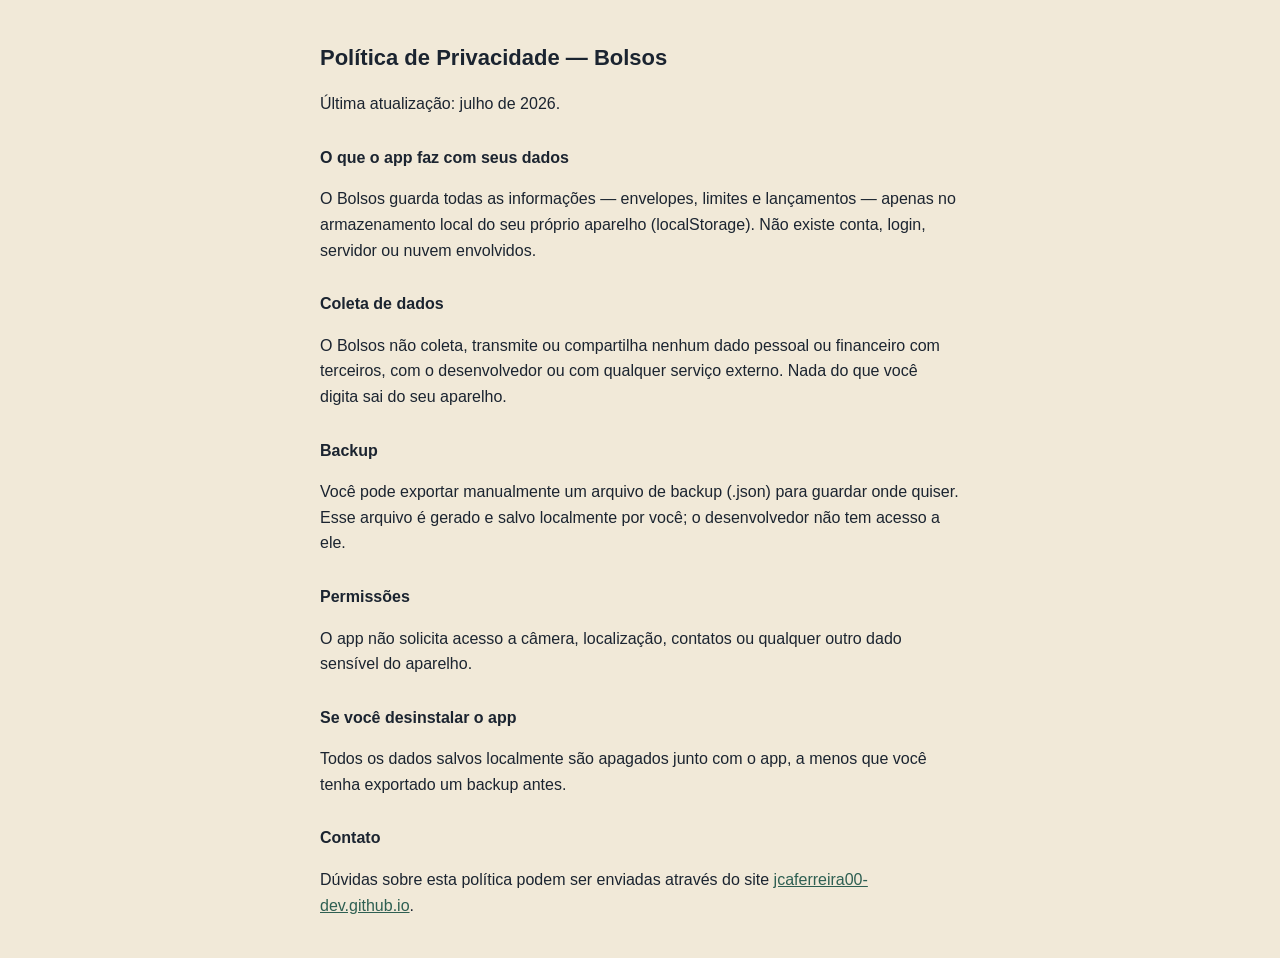
==== privacy.html @ c484752b "Add files via upload" ====
<!DOCTYPE html>
<html lang="pt-BR">
<head>
<meta charset="UTF-8">
<meta name="viewport" content="width=device-width, initial-scale=1.0">
<title>Política de Privacidade — Bolsos</title>
<style>
  body { font-family: -apple-system, Segoe UI, Roboto, Arial, sans-serif; max-width: 640px; margin: 40px auto; padding: 0 20px; line-height: 1.6; color: #1B2430; background: #F1E9D8; }
  h1 { font-size: 22px; }
  h2 { font-size: 16px; margin-top: 28px; }
  a { color: #2E5F52; }
</style>
</head>
<body>
  <h1>Política de Privacidade — Bolsos</h1>
  <p>Última atualização: julho de 2026.</p>

  <h2>O que o app faz com seus dados</h2>
  <p>O Bolsos guarda todas as informações — envelopes, limites e lançamentos — apenas no armazenamento local do seu próprio aparelho (localStorage). Não existe conta, login, servidor ou nuvem envolvidos.</p>

  <h2>Coleta de dados</h2>
  <p>O Bolsos não coleta, transmite ou compartilha nenhum dado pessoal ou financeiro com terceiros, com o desenvolvedor ou com qualquer serviço externo. Nada do que você digita sai do seu aparelho.</p>

  <h2>Backup</h2>
  <p>Você pode exportar manualmente um arquivo de backup (.json) para guardar onde quiser. Esse arquivo é gerado e salvo localmente por você; o desenvolvedor não tem acesso a ele.</p>

  <h2>Permissões</h2>
  <p>O app não solicita acesso a câmera, localização, contatos ou qualquer outro dado sensível do aparelho.</p>

  <h2>Se você desinstalar o app</h2>
  <p>Todos os dados salvos localmente são apagados junto com o app, a menos que você tenha exportado um backup antes.</p>

  <h2>Contato</h2>
  <p>Dúvidas sobre esta política podem ser enviadas através do site <a href="https://jcaferreira00-dev.github.io">jcaferreira00-dev.github.io</a>.</p>
</body>
</html>
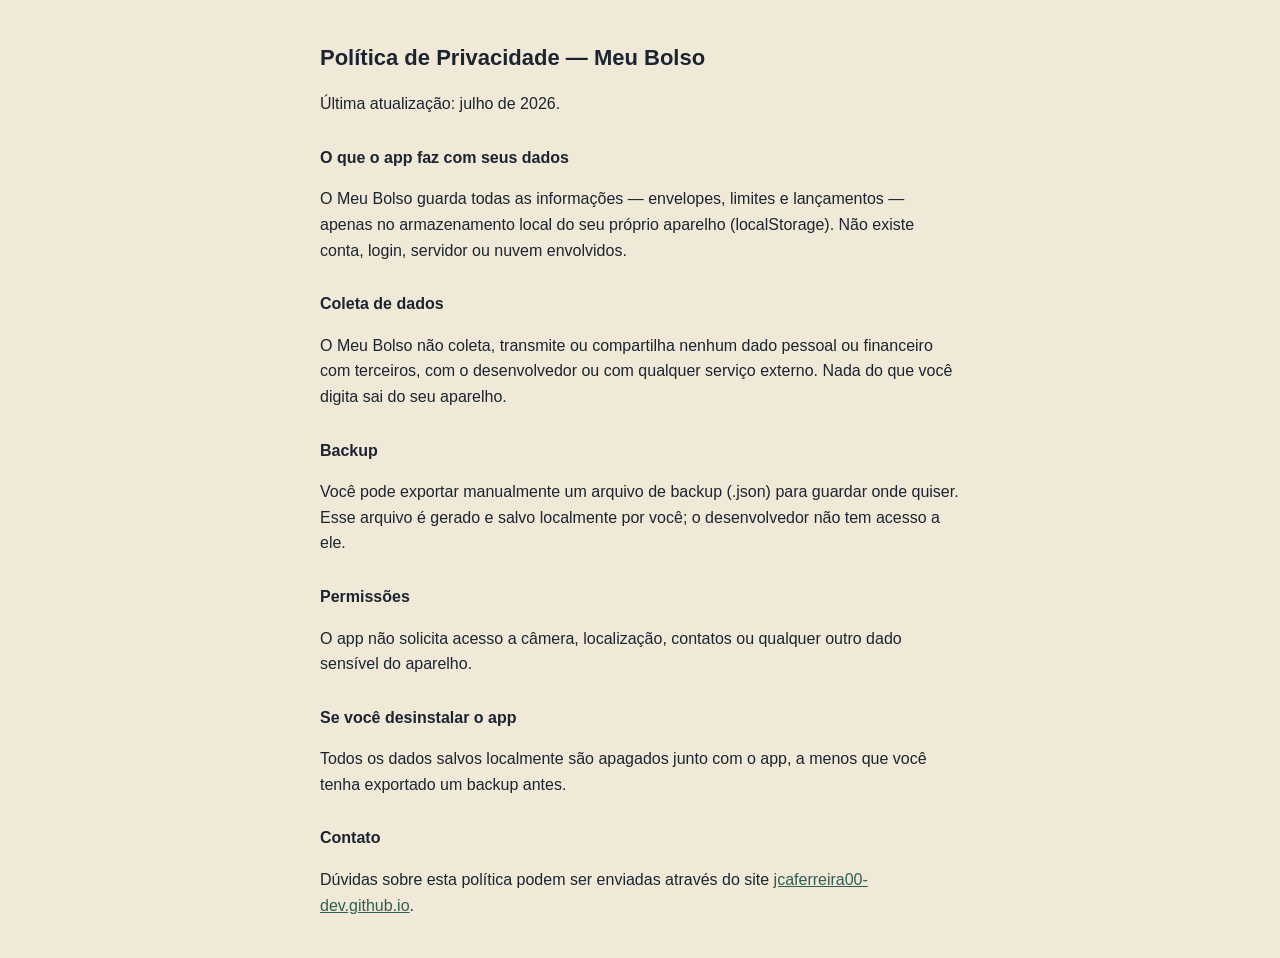
==== commit 8bfc27fe: "Add files via upload" ====
--- a/privacy.html
+++ b/privacy.html
@@ -3,7 +3,7 @@
 <head>
 <meta charset="UTF-8">
 <meta name="viewport" content="width=device-width, initial-scale=1.0">
-<title>Política de Privacidade — Bolsos</title>
+<title>Política de Privacidade — Meu Bolso</title>
 <style>
   body { font-family: -apple-system, Segoe UI, Roboto, Arial, sans-serif; max-width: 640px; margin: 40px auto; padding: 0 20px; line-height: 1.6; color: #1B2430; background: #F1E9D8; }
   h1 { font-size: 22px; }
@@ -12,14 +12,14 @@
 </style>
 </head>
 <body>
-  <h1>Política de Privacidade — Bolsos</h1>
+  <h1>Política de Privacidade — Meu Bolso</h1>
   <p>Última atualização: julho de 2026.</p>
 
   <h2>O que o app faz com seus dados</h2>
-  <p>O Bolsos guarda todas as informações — envelopes, limites e lançamentos — apenas no armazenamento local do seu próprio aparelho (localStorage). Não existe conta, login, servidor ou nuvem envolvidos.</p>
+  <p>O Meu Bolso guarda todas as informações — envelopes, limites e lançamentos — apenas no armazenamento local do seu próprio aparelho (localStorage). Não existe conta, login, servidor ou nuvem envolvidos.</p>
 
   <h2>Coleta de dados</h2>
-  <p>O Bolsos não coleta, transmite ou compartilha nenhum dado pessoal ou financeiro com terceiros, com o desenvolvedor ou com qualquer serviço externo. Nada do que você digita sai do seu aparelho.</p>
+  <p>O Meu Bolso não coleta, transmite ou compartilha nenhum dado pessoal ou financeiro com terceiros, com o desenvolvedor ou com qualquer serviço externo. Nada do que você digita sai do seu aparelho.</p>
 
   <h2>Backup</h2>
   <p>Você pode exportar manualmente um arquivo de backup (.json) para guardar onde quiser. Esse arquivo é gerado e salvo localmente por você; o desenvolvedor não tem acesso a ele.</p>
